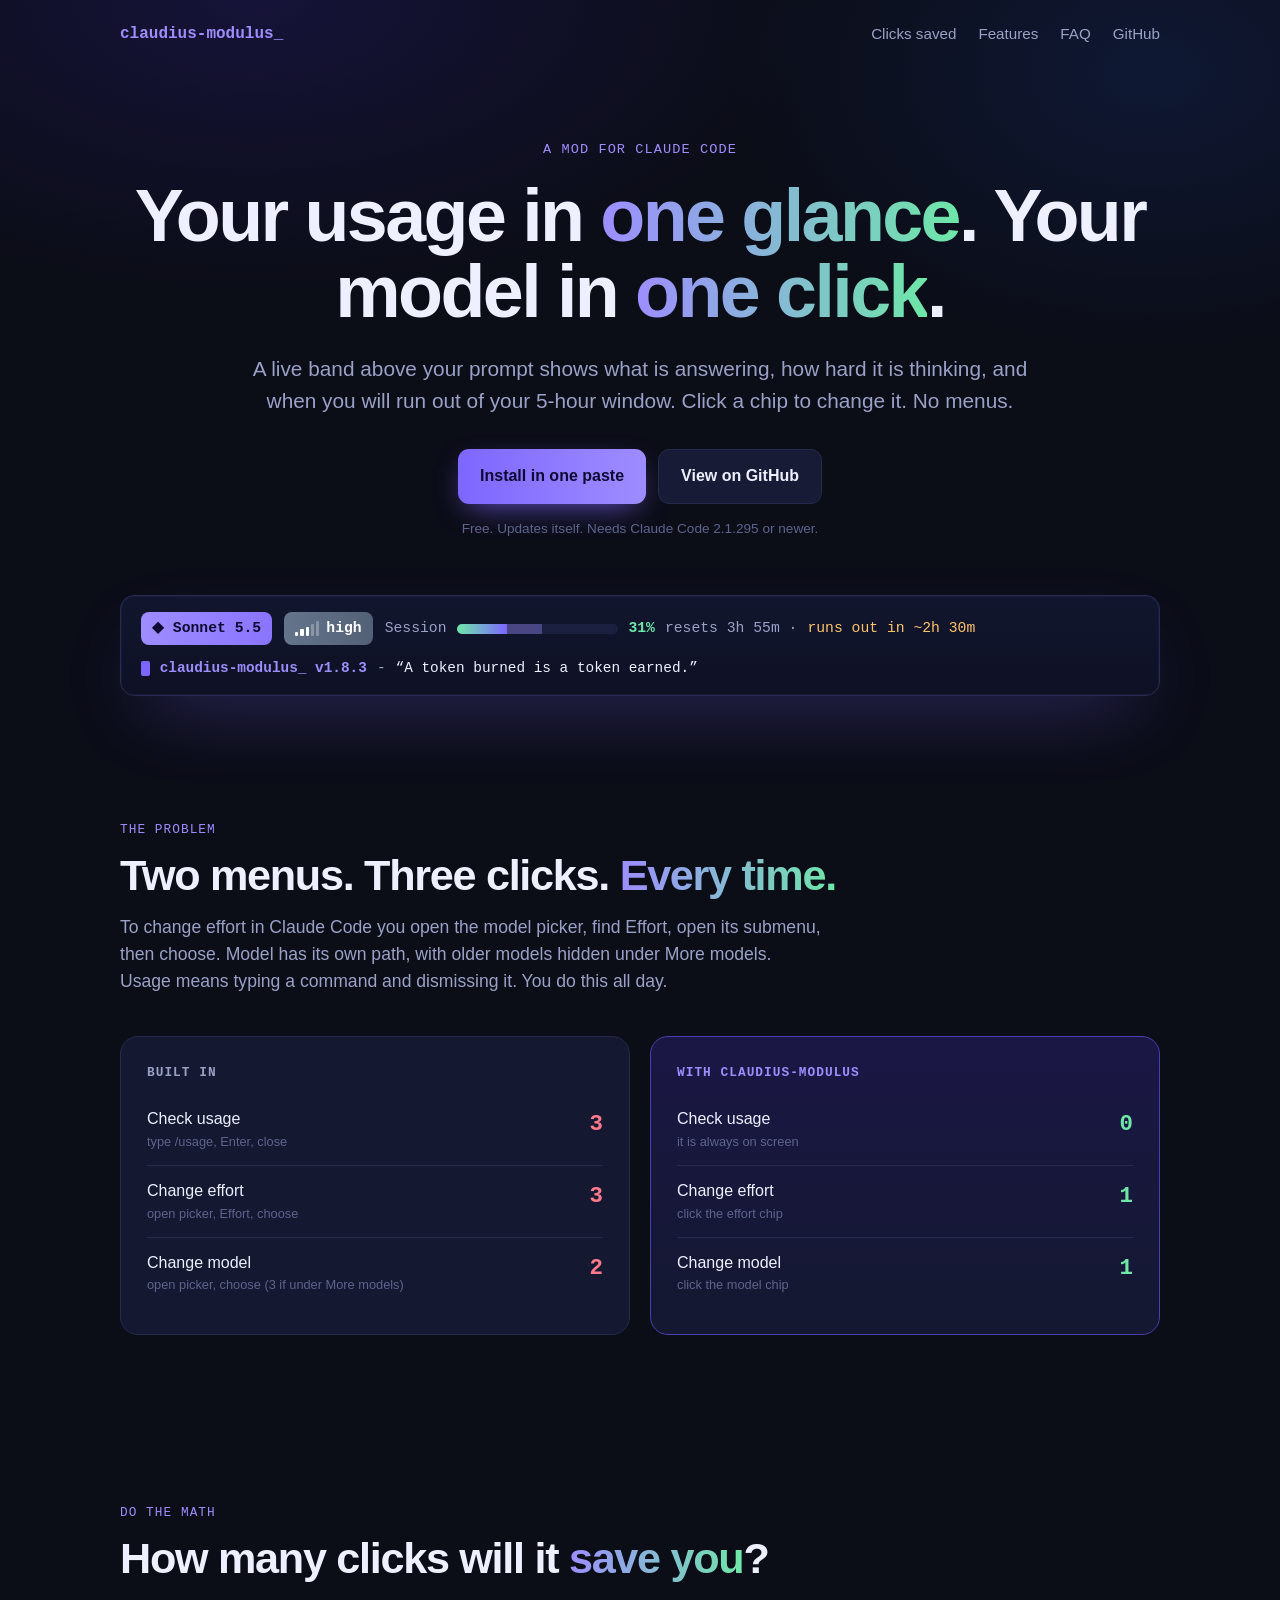
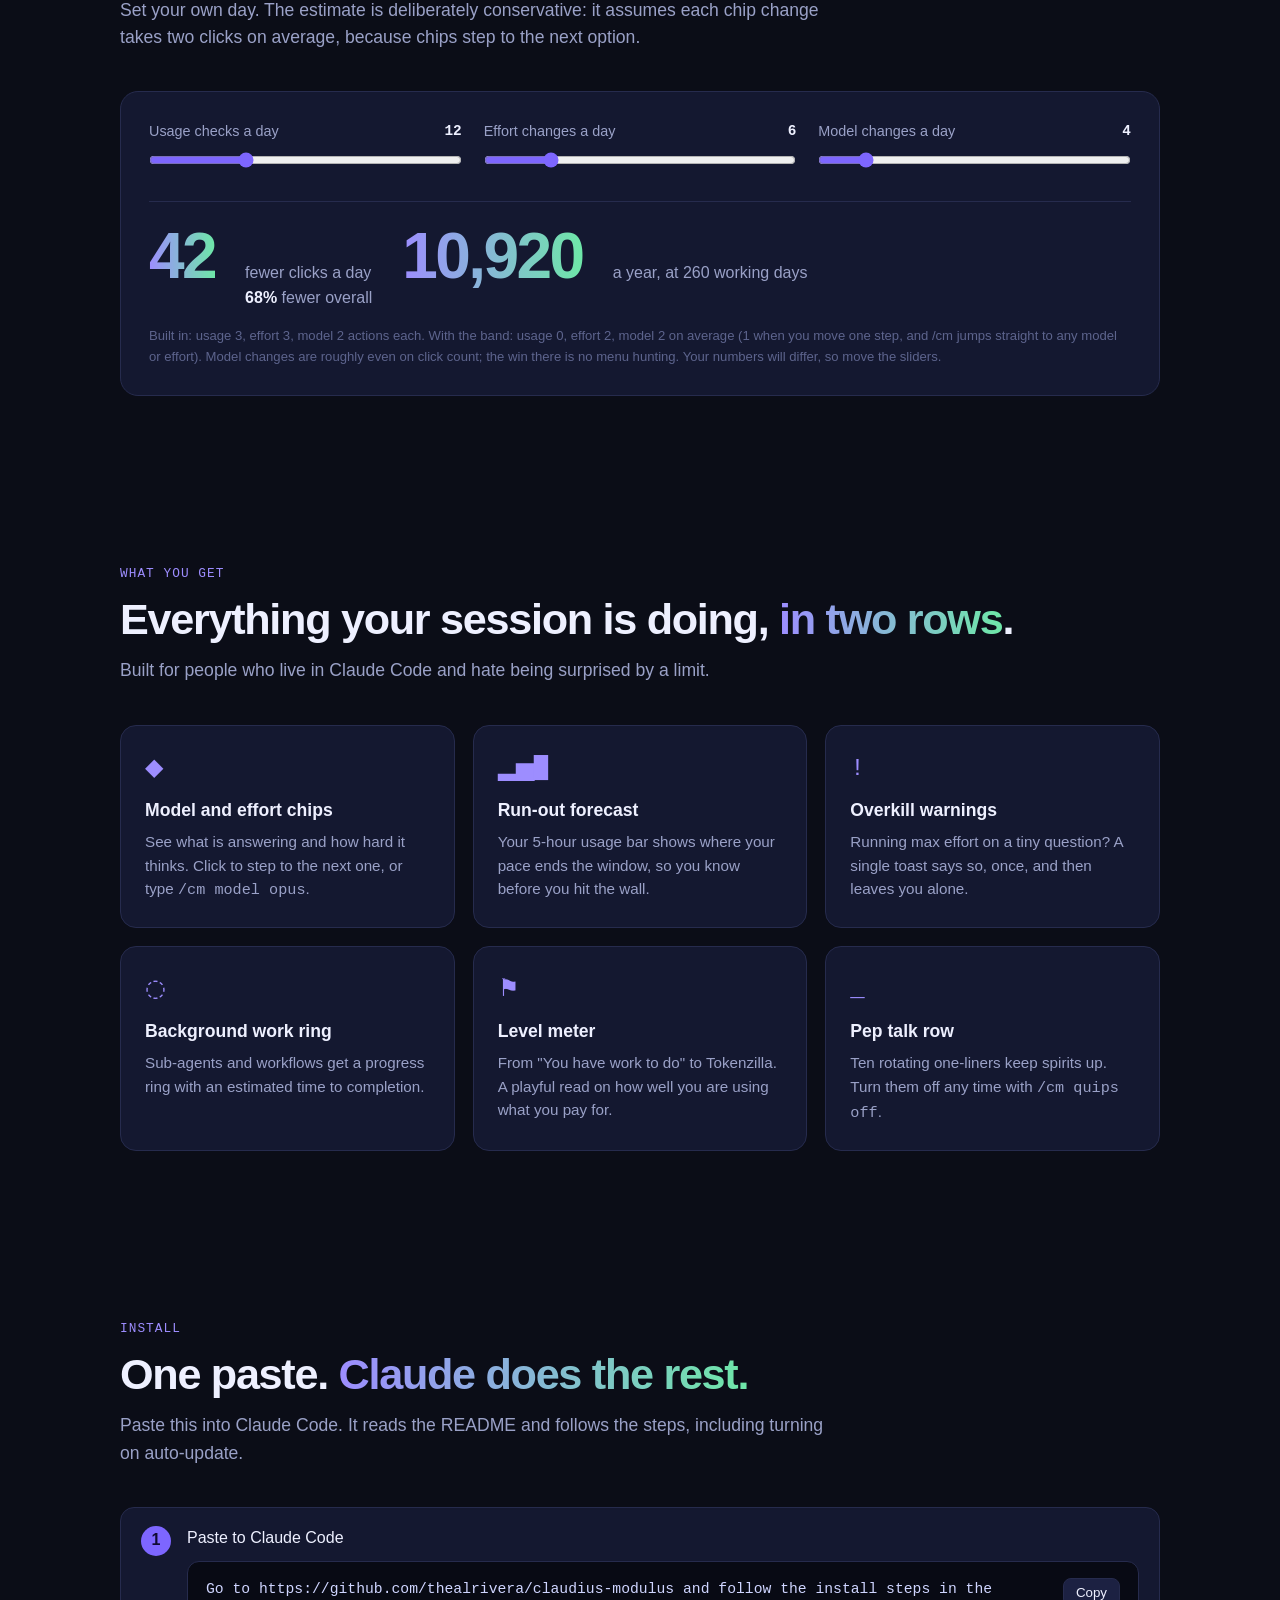
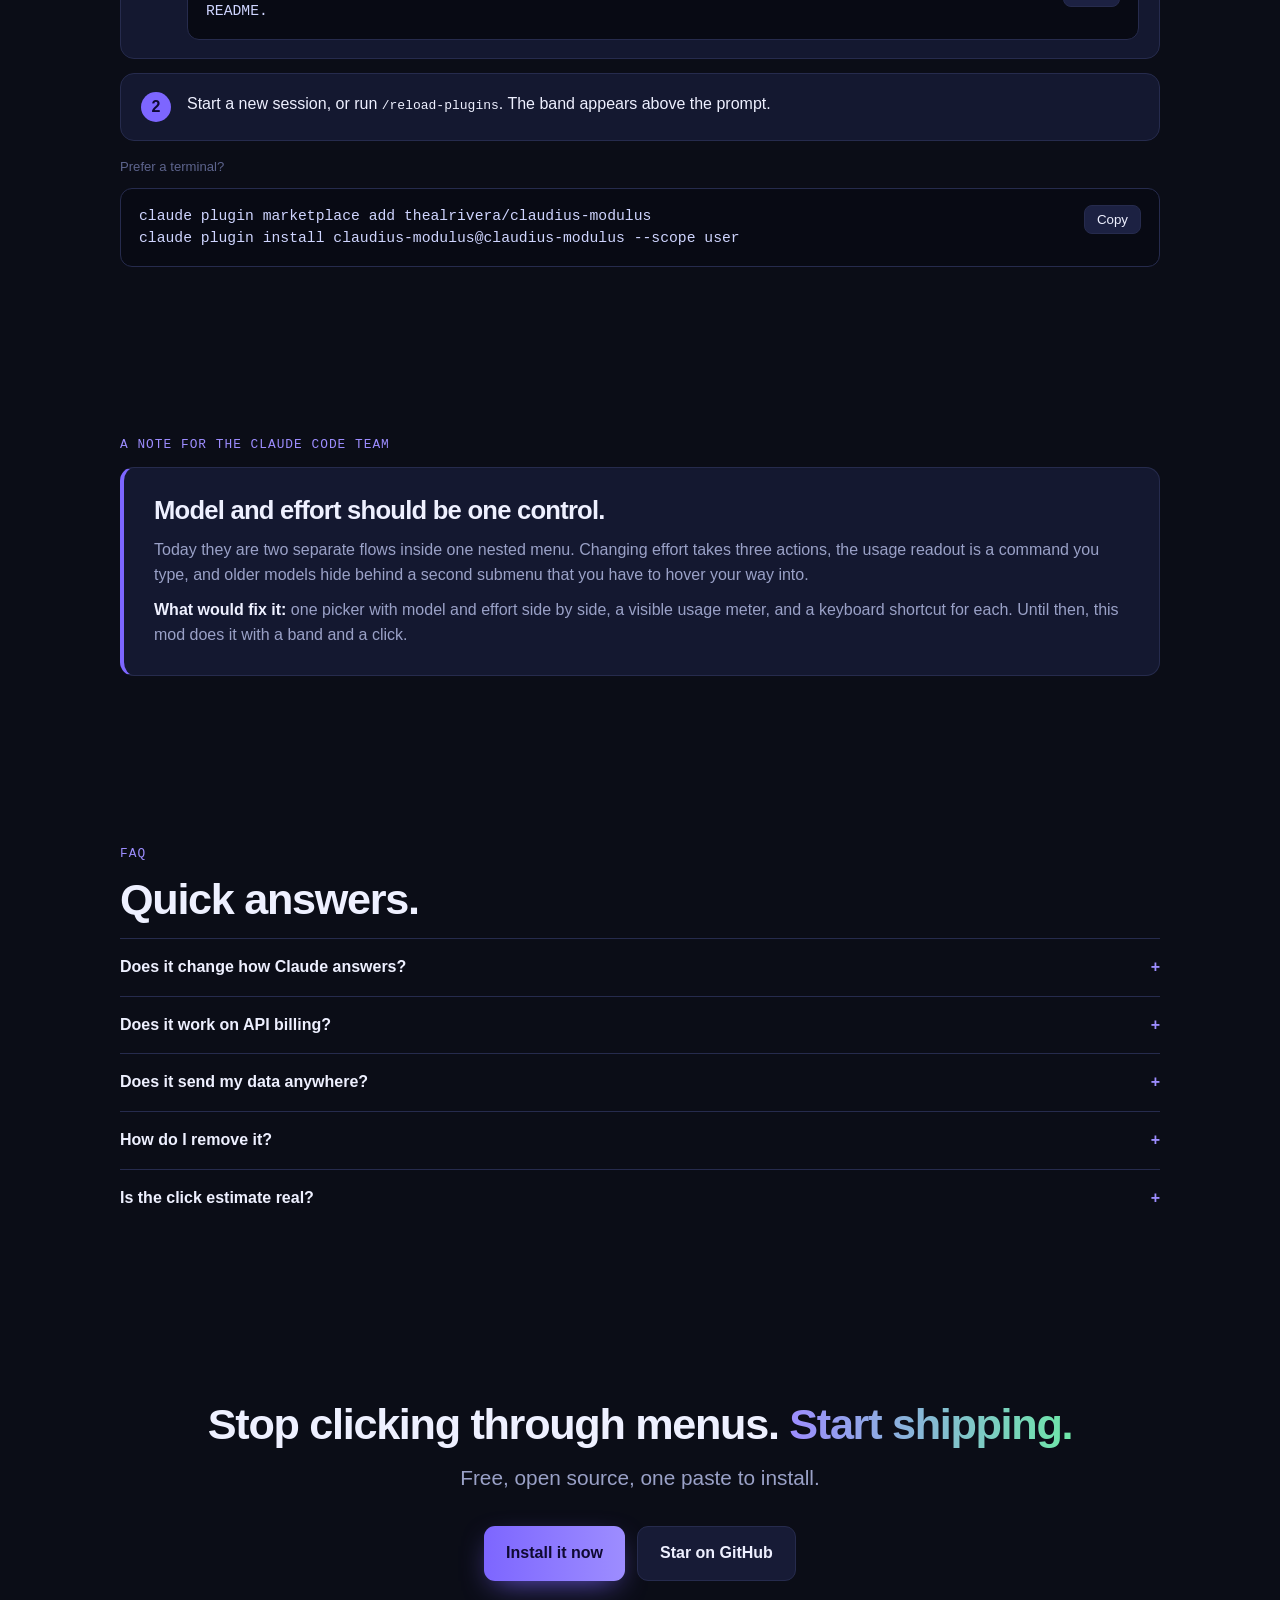
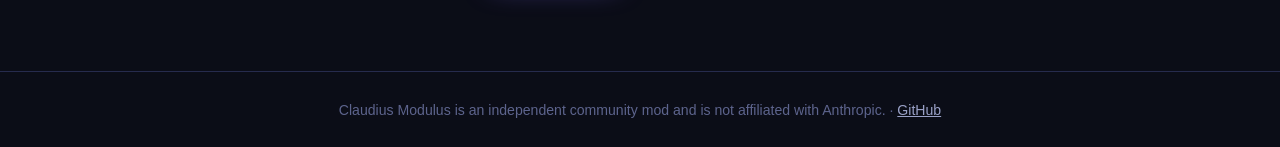
==== docs/index.html @ d83ff57e "Add landing page and promo images Co-Authored-By: Claude Sonnet 5.5 <noreply@anthropic.com>" ====
<!doctype html>
<html lang="en">
<head>
<meta charset="utf-8">
<meta name="viewport" content="width=device-width,initial-scale=1">
<title>Claudius Modulus</title>
<meta name="description" content="A live band above the Claude Code prompt: model and effort chips you click to change, 5-hour usage with a run-out forecast, and zero menu digging.">
<meta property="og:title" content="Claudius Modulus: your Claude Code usage in one glance">
<meta property="og:description" content="Click to change model or effort. See when you will run out before you do.">
<meta property="og:image" content="promo/social.png">
<link rel="stylesheet" href="assets/band.css">
<style>
html{scroll-behavior:smooth}
body{font-family:var(--sans);background:var(--bg);color:var(--ink);line-height:1.55;-webkit-font-smoothing:antialiased}
.glow{position:absolute;inset:0 0 auto 0;height:720px;background:radial-gradient(800px 420px at 20% 0%,#2a1f7a55,transparent 70%),radial-gradient(600px 400px at 90% 10%,#1b3a8a40,transparent 70%);pointer-events:none}
.wrap{max-width:1080px;margin:0 auto;padding:0 20px;position:relative}
nav{display:flex;justify-content:space-between;align-items:center;padding:22px 0}
nav .logo{font-family:var(--mono);font-weight:700;color:var(--violet2)}
nav a{color:var(--mute);text-decoration:none;margin-left:22px;font-size:.95rem}
nav a:hover{color:var(--ink)}
.hero{padding:70px 0 40px;text-align:center}
.eyebrow{font-family:var(--mono);color:var(--violet2);font-size:.85rem;letter-spacing:.08em}
h1{font-size:clamp(2.4rem,6.4vw,4.6rem);line-height:1.04;letter-spacing:-.035em;font-weight:800;margin:18px auto 22px;max-width:15em}
h1 em,h2 em{font-style:normal;background:linear-gradient(90deg,#9d8dff,#6ee7a8);-webkit-background-clip:text;background-clip:text;color:transparent}
.lead{color:var(--mute);font-size:clamp(1.05rem,2.2vw,1.3rem);max-width:38em;margin:0 auto 32px}
.cta{display:flex;gap:12px;justify-content:center;flex-wrap:wrap}
.note{color:var(--dim);font-size:.85rem;margin-top:14px}
.demo{margin:56px auto 0;font-size:clamp(.62rem,1.55vw,1rem)}
.demo .band{text-align:left}
section{padding:84px 0}
h2{font-size:clamp(1.8rem,4vw,2.7rem);letter-spacing:-.03em;line-height:1.1;margin-bottom:14px}
.kick{font-family:var(--mono);color:var(--violet2);font-size:.8rem;letter-spacing:.08em;margin-bottom:12px}
.sec-lead{color:var(--mute);max-width:40em;font-size:1.1rem;margin-bottom:40px}
.two{display:grid;grid-template-columns:1fr 1fr;gap:20px}
.card{background:var(--panel);border:1px solid var(--line);border-radius:18px;padding:26px}
.card.good{border-color:#4a3fb0;background:linear-gradient(180deg,#1a1745,#141830)}
.card h3{font-family:var(--mono);font-size:.8rem;letter-spacing:.08em;color:var(--mute);margin-bottom:12px;font-weight:600}
.card.good h3{color:var(--violet2)}
.row{display:flex;justify-content:space-between;gap:14px;padding:13px 0;border-top:1px solid var(--line)}
.row:first-of-type{border-top:0}
.row b{font-family:var(--mono);font-size:1.4rem}
.bad .row b{color:var(--red)}.good .row b{color:var(--lime)}
.row small{display:block;color:var(--dim);font-size:.8rem}
.calc{margin-top:28px;background:var(--panel);border:1px solid var(--line);border-radius:18px;padding:28px}
.calc .ctl{display:grid;grid-template-columns:repeat(3,1fr);gap:22px}
.calc label{display:block;font-size:.9rem;color:var(--mute)}
.calc label output{color:var(--ink);font-family:var(--mono);font-weight:700;float:right}
.calc input[type=range]{width:100%;accent-color:#7d66ff;margin-top:10px}
.result{margin-top:26px;padding-top:22px;border-top:1px solid var(--line);display:flex;flex-wrap:wrap;gap:30px;align-items:baseline}
.result .n{font-size:clamp(2.6rem,7vw,4rem);font-weight:800;letter-spacing:-.04em;line-height:1}
.result .n em{font-style:normal;background:linear-gradient(90deg,#9d8dff,#6ee7a8);-webkit-background-clip:text;background-clip:text;color:transparent}
.result span{color:var(--mute)}
.fine{color:var(--dim);font-size:.82rem;margin-top:16px}
.feats{display:grid;grid-template-columns:repeat(3,1fr);gap:18px}
.feat{background:var(--panel);border:1px solid var(--line);border-radius:16px;padding:24px;transition:border-color .2s,transform .2s}
.feat:hover{border-color:#4a3fb0;transform:translateY(-3px)}
.feat .ic{font-size:1.5rem;margin-bottom:10px;color:var(--violet2);font-family:var(--mono)}
.feat h3{font-size:1.1rem;margin-bottom:6px}
.feat p{color:var(--mute);font-size:.95rem}
.steps{counter-reset:s;display:grid;gap:14px}
.step{display:flex;gap:16px;align-items:flex-start;background:var(--panel);border:1px solid var(--line);border-radius:14px;padding:18px 20px}
.step:before{counter-increment:s;content:counter(s);flex:none;width:30px;height:30px;border-radius:50%;background:var(--violet);color:#0f0a33;font-weight:800;display:grid;place-items:center}
.cmd{font-family:var(--mono);background:#080a14;border:1px solid var(--line);border-radius:12px;padding:16px 18px;color:#cfd5ff;font-size:.92rem;display:flex;justify-content:space-between;gap:12px;align-items:flex-start;margin-top:10px}
.cmd button{flex:none;background:#1c2142;color:var(--ink);border:1px solid var(--line);border-radius:8px;padding:6px 12px;font-family:var(--sans);cursor:pointer}
.cmd button:hover{border-color:var(--violet)}
.letter{border:1px solid var(--line);border-left:4px solid var(--violet);border-radius:14px;background:var(--panel);padding:28px 30px}
.letter p{color:var(--mute);margin-top:10px}.letter p b{color:var(--ink)}
.faq details{border-top:1px solid var(--line);padding:16px 0}
.faq summary{cursor:pointer;font-weight:600;list-style:none}
.faq summary:after{content:"+";float:right;color:var(--violet2)}
.faq details[open] summary:after{content:"−"}
.faq p{color:var(--mute);margin-top:8px}
.final{text-align:center;padding:90px 0}
footer{border-top:1px solid var(--line);padding:28px 0;color:var(--dim);font-size:.88rem;text-align:center}
footer a{color:var(--mute)}
@media(max-width:820px){.two,.feats,.calc .ctl{grid-template-columns:1fr}.hero{padding-top:40px}nav a{display:none}nav a.keep{display:inline}}
</style>
</head>
<body>
<div class="glow"></div>
<div class="wrap">
<nav><span class="logo">claudius-modulus_</span><div><a href="#clicks">Clicks saved</a><a href="#features">Features</a><a href="#faq">FAQ</a><a class="keep" href="https://github.com/thealrivera/claudius-modulus">GitHub</a></div></nav>

<header class="hero">
  <div class="eyebrow">A MOD FOR CLAUDE CODE</div>
  <h1>Your usage in <em>one glance</em>. Your model in <em>one click</em>.</h1>
  <p class="lead">A live band above your prompt shows what is answering, how hard it is thinking, and when you will run out of your 5-hour window. Click a chip to change it. No menus.</p>
  <div class="cta"><a class="btn p" href="#install">Install in one paste</a><a class="btn s" href="https://github.com/thealrivera/claudius-modulus">View on GitHub</a></div>
  <p class="note">Free. Updates itself. Needs Claude Code 2.1.295 or newer.</p>
  <div class="demo">
    <div class="band"><div class="r1"><span class="chip m">◆ Sonnet 5.5</span><span class="chip e"><span class="lv"><i class="on"></i><i class="on"></i><i class="on"></i><i></i><i></i></span> high</span><span class="bar">Session <span class="t"><i></i><u></u></span> <b>31%</b> resets 3h 55m · <span class="warn">runs out in ~2h 30m</span></span></div><div class="r2"><span class="cur"></span><span class="n">claudius-modulus_ v1.8.3</span> - <q>A token burned is a token earned.</q></div></div>
  </div>
</header>

<section id="problem">
  <div class="kick">THE PROBLEM</div>
  <h2>Two menus. Three clicks. <em>Every time.</em></h2>
  <p class="sec-lead">To change effort in Claude Code you open the model picker, find Effort, open its submenu, then choose. Model has its own path, with older models hidden under More models. Usage means typing a command and dismissing it. You do this all day.</p>
  <div class="two">
    <div class="card bad"><h3>BUILT IN</h3>
      <div class="row"><div>Check usage<small>type /usage, Enter, close</small></div><b>3</b></div>
      <div class="row"><div>Change effort<small>open picker, Effort, choose</small></div><b>3</b></div>
      <div class="row"><div>Change model<small>open picker, choose (3 if under More models)</small></div><b>2</b></div></div>
    <div class="card good"><h3>WITH CLAUDIUS-MODULUS</h3>
      <div class="row"><div>Check usage<small>it is always on screen</small></div><b>0</b></div>
      <div class="row"><div>Change effort<small>click the effort chip</small></div><b>1</b></div>
      <div class="row"><div>Change model<small>click the model chip</small></div><b>1</b></div></div>
  </div>
</section>

<section id="clicks">
  <div class="kick">DO THE MATH</div>
  <h2>How many clicks will it <em>save you</em>?</h2>
  <p class="sec-lead">Set your own day. The estimate is deliberately conservative: it assumes each chip change takes two clicks on average, because chips step to the next option.</p>
  <div class="calc">
    <div class="ctl">
      <label>Usage checks a day <output id="o1">12</output><input id="i1" type="range" min="0" max="40" value="12"></label>
      <label>Effort changes a day <output id="o2">6</output><input id="i2" type="range" min="0" max="30" value="6"></label>
      <label>Model changes a day <output id="o3">4</output><input id="i3" type="range" min="0" max="30" value="4"></label>
    </div>
    <div class="result">
      <div class="n"><em id="day">42</em></div><span>fewer clicks a day<br><b id="pct" style="color:var(--ink)">68%</b> fewer overall</span>
      <div class="n"><em id="yr">10,920</em></div><span>a year, at 260 working days</span>
    </div>
    <p class="fine">Built in: usage 3, effort 3, model 2 actions each. With the band: usage 0, effort 2, model 2 on average (1 when you move one step, and /cm jumps straight to any model or effort). Model changes are roughly even on click count; the win there is no menu hunting. Your numbers will differ, so move the sliders.</p>
  </div>
</section>

<section id="features">
  <div class="kick">WHAT YOU GET</div>
  <h2>Everything your session is doing, <em>in two rows</em>.</h2>
  <p class="sec-lead">Built for people who live in Claude Code and hate being surprised by a limit.</p>
  <div class="feats">
    <div class="feat"><div class="ic">◆</div><h3>Model and effort chips</h3><p>See what is answering and how hard it thinks. Click to step to the next one, or type <code>/cm model opus</code>.</p></div>
    <div class="feat"><div class="ic">▂▅█</div><h3>Run-out forecast</h3><p>Your 5-hour usage bar shows where your pace ends the window, so you know before you hit the wall.</p></div>
    <div class="feat"><div class="ic">!</div><h3>Overkill warnings</h3><p>Running max effort on a tiny question? A single toast says so, once, and then leaves you alone.</p></div>
    <div class="feat"><div class="ic">◌</div><h3>Background work ring</h3><p>Sub-agents and workflows get a progress ring with an estimated time to completion.</p></div>
    <div class="feat"><div class="ic">⚑</div><h3>Level meter</h3><p>From "You have work to do" to Tokenzilla. A playful read on how well you are using what you pay for.</p></div>
    <div class="feat"><div class="ic">_</div><h3>Pep talk row</h3><p>Ten rotating one-liners keep spirits up. Turn them off any time with <code>/cm quips off</code>.</p></div>
  </div>
</section>

<section id="install">
  <div class="kick">INSTALL</div>
  <h2>One paste. <em>Claude does the rest.</em></h2>
  <p class="sec-lead">Paste this into Claude Code. It reads the README and follows the steps, including turning on auto-update.</p>
  <div class="steps">
    <div class="step"><div style="flex:1">Paste to Claude Code
      <div class="cmd"><span id="pasteText">Go to https://github.com/thealrivera/claudius-modulus and follow the install steps in the README.</span><button data-copy="pasteText">Copy</button></div></div></div>
    <div class="step"><div>Start a new session, or run <code>/reload-plugins</code>. The band appears above the prompt.</div></div>
  </div>
  <p class="fine">Prefer a terminal?</p>
  <div class="cmd"><span id="manual">claude plugin marketplace add thealrivera/claudius-modulus<br>claude plugin install claudius-modulus@claudius-modulus --scope user</span><button data-copy="manual">Copy</button></div>
</section>

<section id="team">
  <div class="kick">A NOTE FOR THE CLAUDE CODE TEAM</div>
  <div class="letter">
    <h2 style="font-size:1.6rem">Model and effort should be one control.</h2>
    <p>Today they are two separate flows inside one nested menu. Changing effort takes three actions, the usage readout is a command you type, and older models hide behind a second submenu that you have to hover your way into.</p>
    <p><b>What would fix it:</b> one picker with model and effort side by side, a visible usage meter, and a keyboard shortcut for each. Until then, this mod does it with a band and a click.</p>
  </div>
</section>

<section id="faq" class="faq">
  <div class="kick">FAQ</div>
  <h2>Quick answers.</h2>
  <details><summary>Does it change how Claude answers?</summary><p>Only when you ask it to. A chip click sets the model or effort for your next requests, and your own choice in the built-in picker wins again as soon as you make one. The built-in picker keeps showing the session's own setting.</p></details>
  <details><summary>Does it work on API billing?</summary><p>Yes. With no plan limits to track, the band shows session cost instead of the usage bar.</p></details>
  <details><summary>Does it send my data anywhere?</summary><p>No. It runs inside Claude Code and reads local session state. The dev server count uses a local <code>lsof</code> check.</p></details>
  <details><summary>How do I remove it?</summary><p><code>claude plugin uninstall claudius-modulus@claudius-modulus</code></p></details>
  <details><summary>Is the click estimate real?</summary><p>It is an estimate from counting the actions in the built-in menus, with the assumptions shown above. It is not measured telemetry.</p></details>
</section>

<div class="final">
  <h2>Stop clicking through menus. <em>Start shipping.</em></h2>
  <p class="lead">Free, open source, one paste to install.</p>
  <div class="cta"><a class="btn p" href="#install">Install it now</a><a class="btn s" href="https://github.com/thealrivera/claudius-modulus">Star on GitHub</a></div>
</div>
</div>
<footer>Claudius Modulus is an independent community mod and is not affiliated with Anthropic. · <a href="https://github.com/thealrivera/claudius-modulus">GitHub</a></footer>
<script>
(function(){
  var $=function(i){return document.getElementById(i)};
  function calc(){
    var u=+$('i1').value,e=+$('i2').value,m=+$('i3').value;
    $('o1').textContent=u;$('o2').textContent=e;$('o3').textContent=m;
    var native=u*3+e*3+m*2,mod=e*2+m*2,s=native-mod;
    $('day').textContent=s.toLocaleString();
    $('pct').textContent=(native?Math.round(s/native*100):0)+'%';
    $('yr').textContent=(s*260).toLocaleString();
  }
  ['i1','i2','i3'].forEach(function(i){$(i).addEventListener('input',calc)});calc();
  document.querySelectorAll('[data-copy]').forEach(function(b){
    b.addEventListener('click',function(){
      var t=$(b.dataset.copy).innerText;
      try{navigator.clipboard.writeText(t)}catch(e){}
      b.textContent='Copied';setTimeout(function(){b.textContent='Copy'},1500);
    });
  });
})();
</script>
</body>
</html>
---- docs/assets/band.css ----
:root{
  --bg:#0b0d17; --bg2:#11142a; --panel:#141830; --line:#262b4d; --ink:#eef0ff; --mute:#9aa1c7; --dim:#5d648d;
  --violet:#7d66ff; --violet2:#9d8dff; --lime:#6ee7a8; --amber:#ffc46b; --red:#ff7a8a;
  --sans:-apple-system,BlinkMacSystemFont,"Inter","Segoe UI",Roboto,sans-serif;
  --mono:ui-monospace,"SF Mono","JetBrains Mono",Menlo,Consolas,monospace;
}
*{box-sizing:border-box;margin:0;padding:0}
.band{font-family:var(--mono);background:linear-gradient(180deg,#12162e,#0e1124);border:1px solid var(--line);border-radius:14px;padding:16px 20px;color:var(--ink);box-shadow:0 30px 80px -30px rgba(125,102,255,.45),0 0 0 1px rgba(125,102,255,.08) inset}
.band .r1{display:flex;align-items:center;gap:12px;flex-wrap:wrap}
.chip{display:inline-flex;align-items:center;gap:7px;padding:5px 11px;border-radius:8px;font-weight:600;font-size:.92em;white-space:nowrap}
.chip.m{background:linear-gradient(90deg,#9d8dff,#8a74ff);color:#0f0a33}
.chip.e{background:linear-gradient(90deg,#64748b,#536176);color:#fff}
.bar{display:inline-flex;align-items:center;gap:10px;font-size:.92em;color:var(--mute);white-space:nowrap}
.bar .t{display:inline-block;width:11em;height:.7em;border-radius:99px;background:#1b2040;overflow:hidden;position:relative}
.bar .t i{position:absolute;left:0;top:0;bottom:0;width:31%;background:linear-gradient(90deg,#6ee7a8,#7d66ff)}
.bar .t u{position:absolute;left:31%;top:0;bottom:0;width:22%;background:rgba(157,141,255,.35)}
.bar b{color:var(--lime);font-weight:700}
.warn{color:var(--amber)}
.sp{flex:1}
.dev{color:var(--dim);font-size:.9em}
.less{color:var(--mute);background:#1c2142;border-radius:7px;padding:4px 10px;font-size:.88em}
.band .r2{margin-top:12px;display:flex;gap:10px;align-items:center;font-size:.9em;color:var(--mute)}
.cur{display:inline-block;width:.6em;height:1.05em;background:var(--violet);border-radius:2px;animation:blink 1.1s steps(2,start) infinite}
.band .r2 .n{color:var(--violet2);font-weight:600}
.band .r2 q{color:var(--ink);quotes:"“" "”"}
@keyframes blink{50%{opacity:.15}}
.btn{display:inline-flex;align-items:center;gap:8px;border-radius:11px;padding:14px 22px;font-weight:700;font-family:var(--sans);text-decoration:none;font-size:1rem;transition:transform .15s,box-shadow .15s}
.btn.p{background:linear-gradient(90deg,#7d66ff,#9d8dff);color:#0f0a33;box-shadow:0 10px 30px -10px rgba(125,102,255,.8)}
.btn.p:hover{transform:translateY(-2px)}
.btn.s{background:#171b36;color:var(--ink);border:1px solid var(--line)}
.btn.s:hover{border-color:var(--violet)}
.lv{display:inline-flex;align-items:flex-end;gap:2px;height:1em}
.lv i{display:block;width:.22em;background:rgba(255,255,255,.28);border-radius:1px}
.lv i:nth-child(1){height:.3em}.lv i:nth-child(2){height:.45em}.lv i:nth-child(3){height:.62em}.lv i:nth-child(4){height:.8em}.lv i:nth-child(5){height:1em}
.lv i.on{background:#fff}
html,body{overflow-x:hidden}
@media(max-width:820px){.band{overflow:hidden}.bar{white-space:normal;flex-wrap:wrap}.band .r2{flex-wrap:wrap}.cmd{flex-direction:column}.cmd span{word-break:break-word}.wrap{padding:0 16px}}
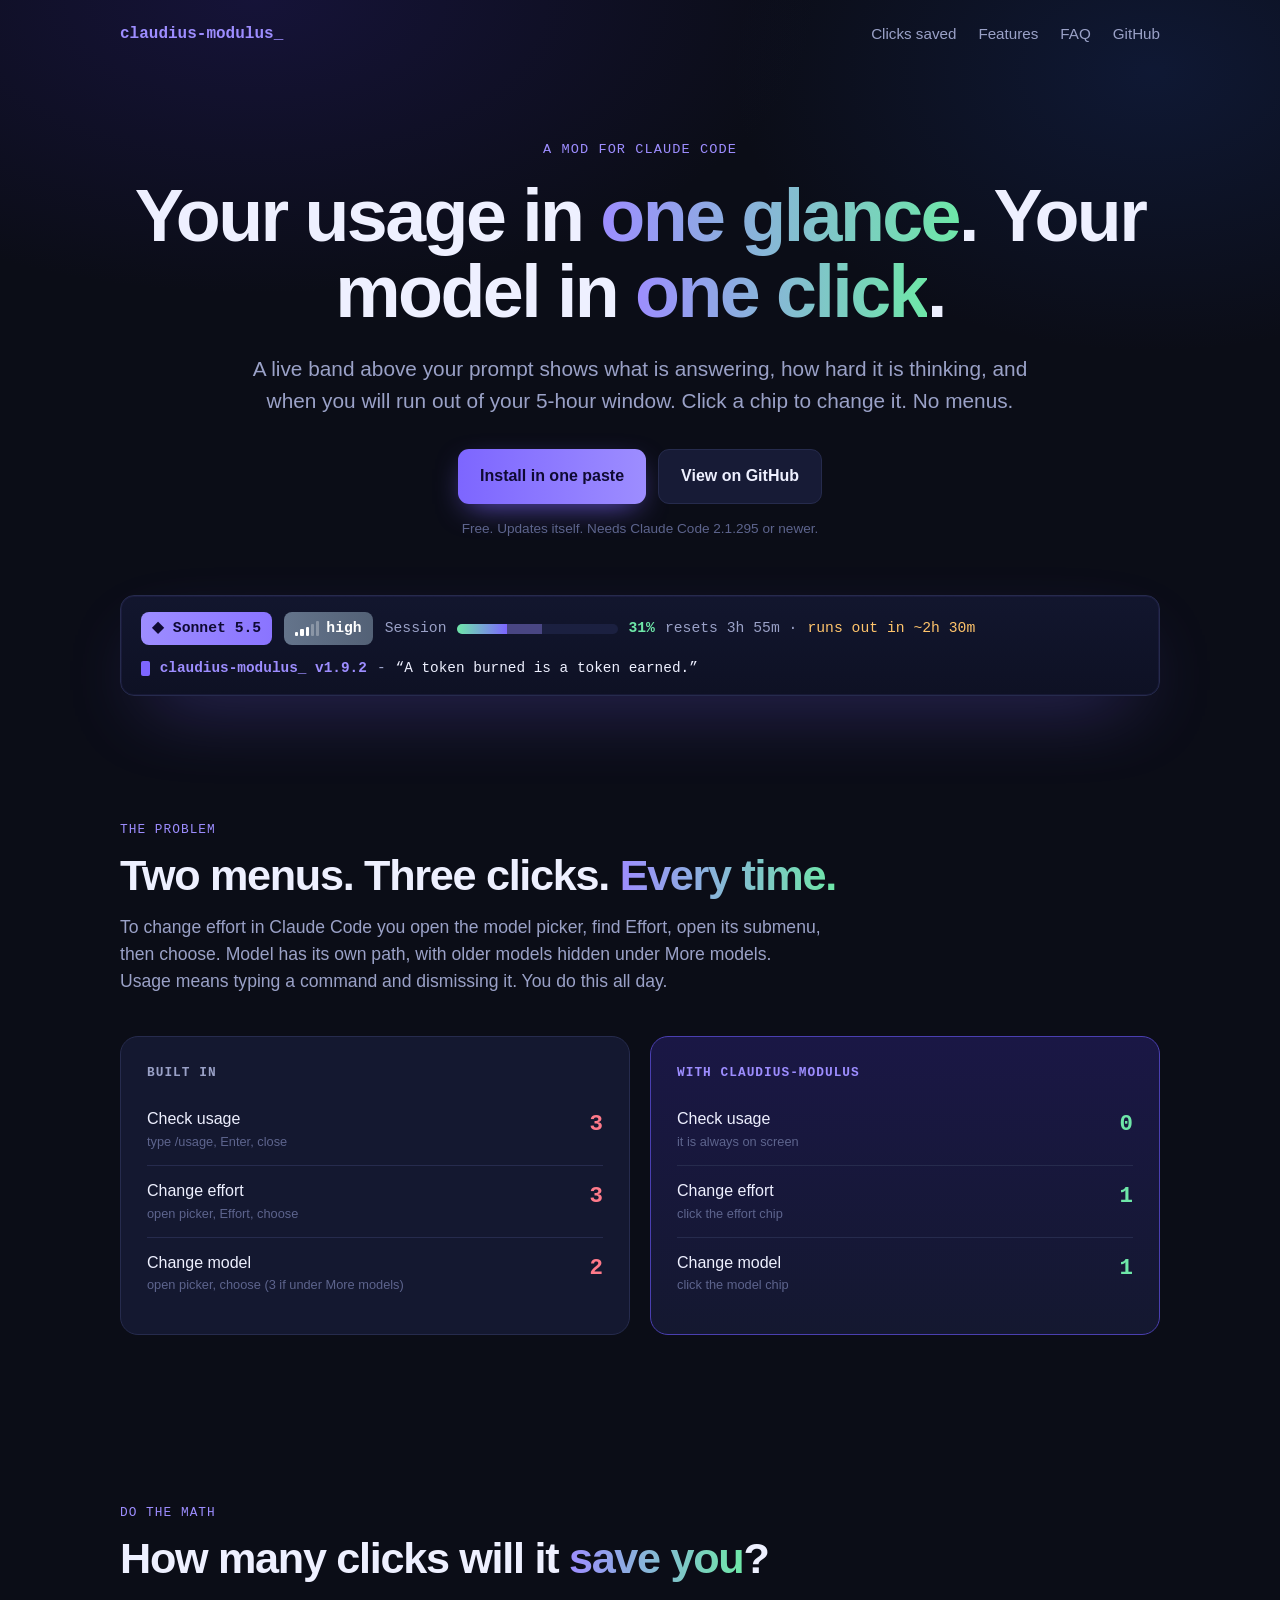
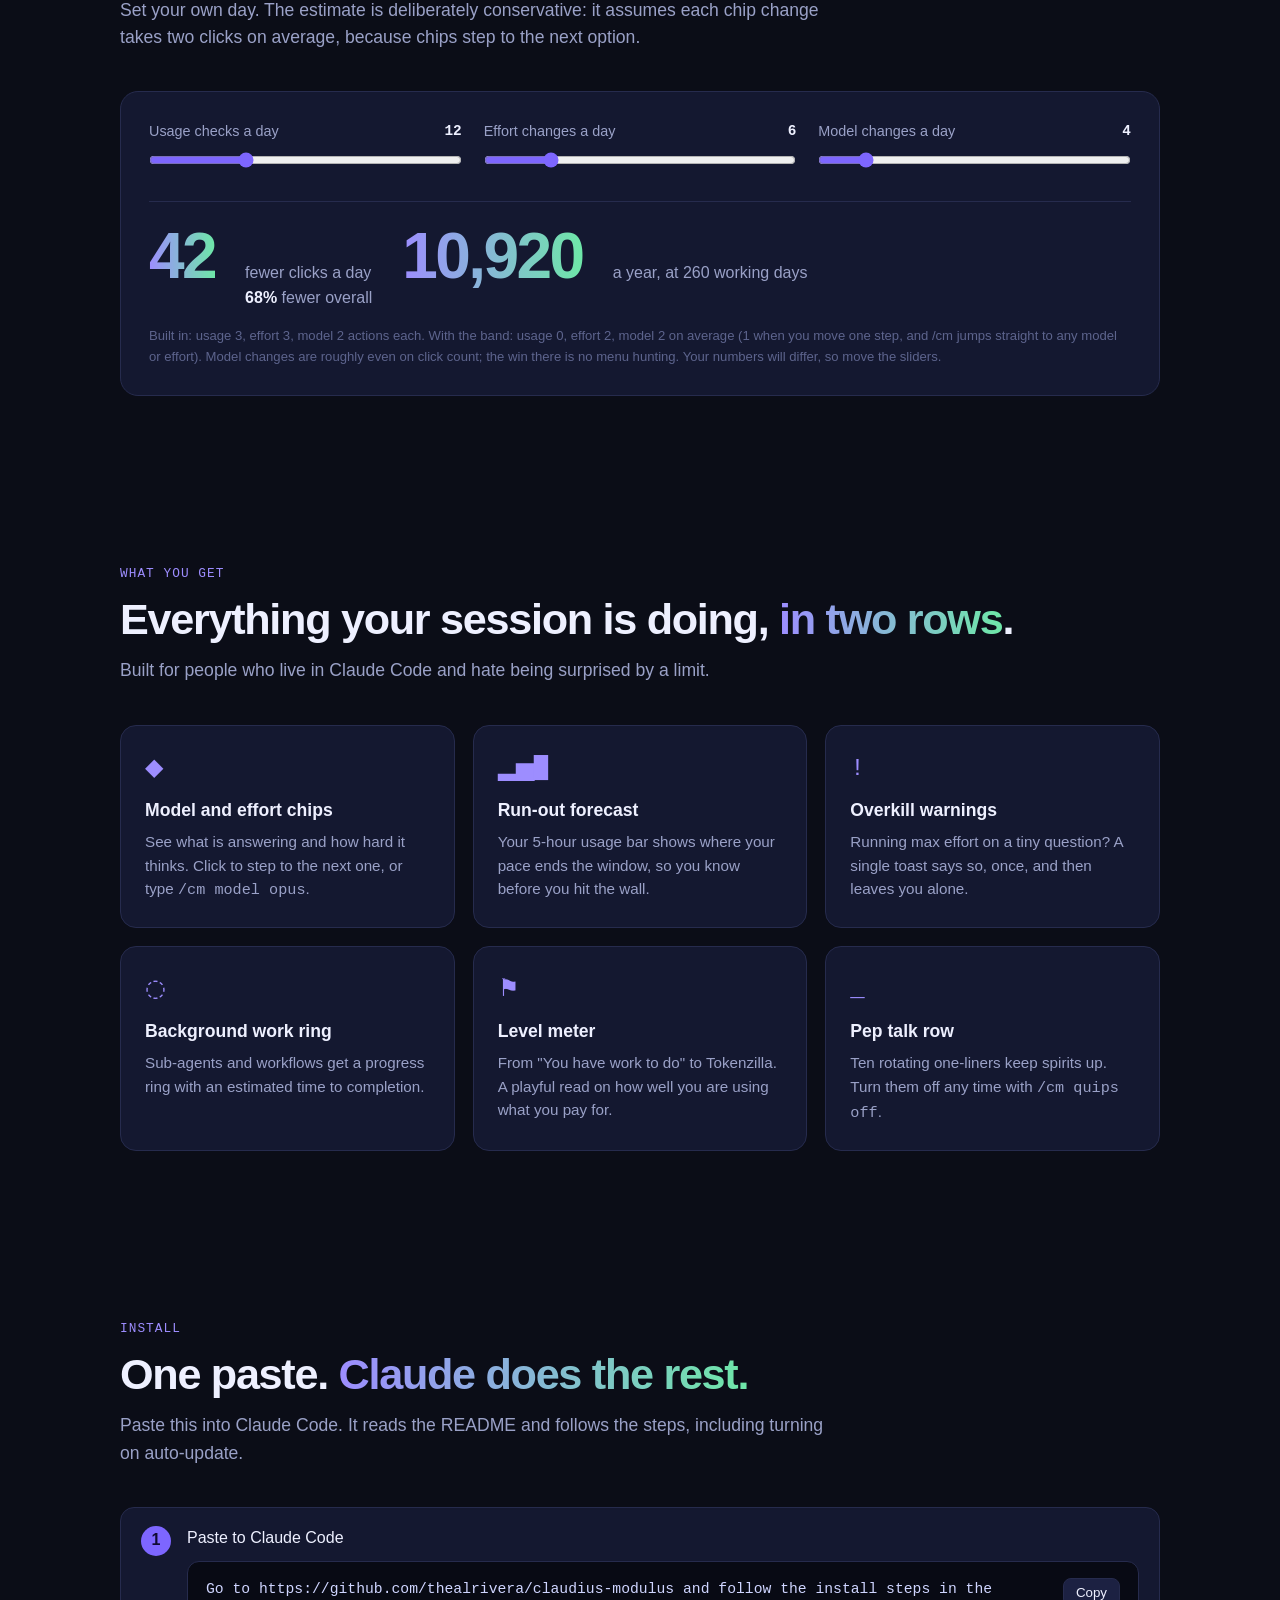
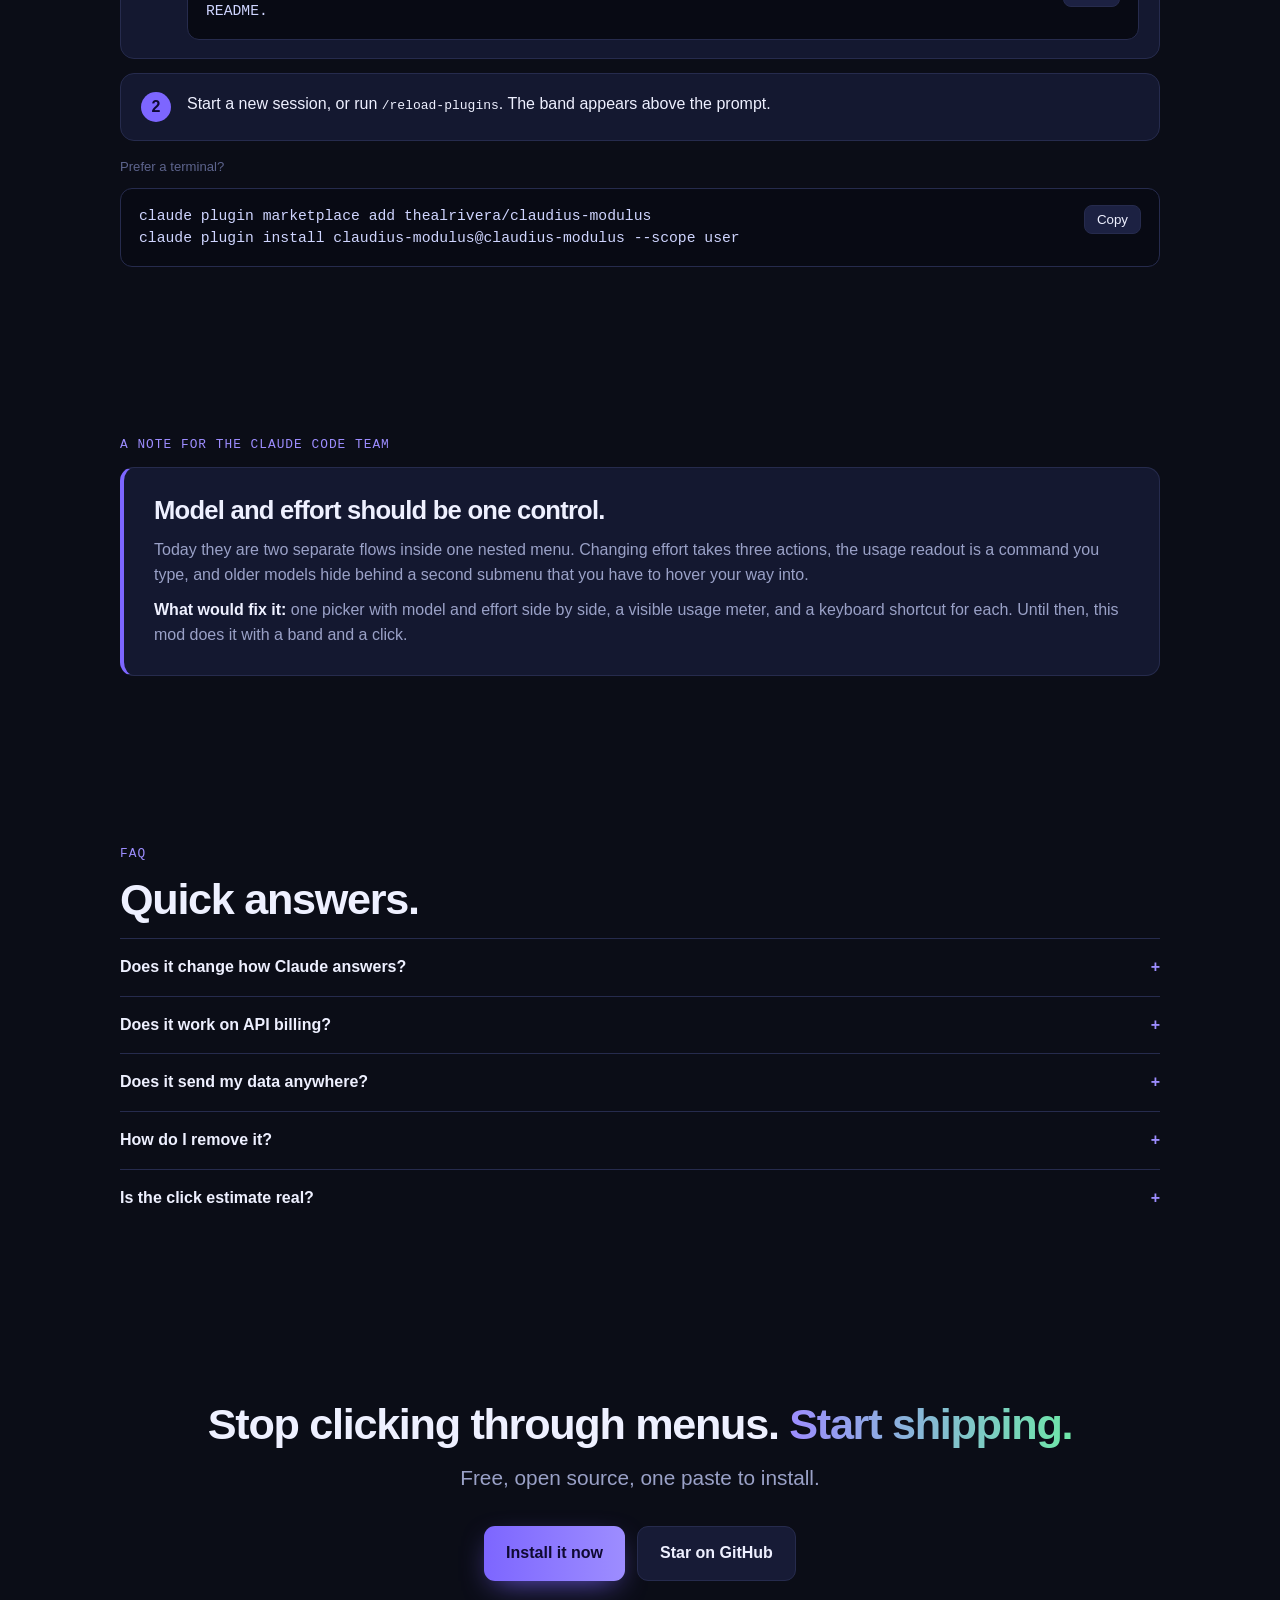
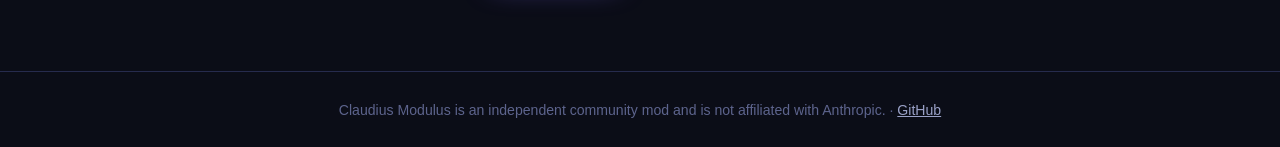
==== commit f9002801: "v1.9.2: band SVG style, cycle and logic updates, docs and promo refresh Co-Authored-By: Claude Sonne" ====
--- a/docs/index.html
+++ b/docs/index.html
@@ -88,7 +88,7 @@
   <div class="cta"><a class="btn p" href="#install">Install in one paste</a><a class="btn s" href="https://github.com/thealrivera/claudius-modulus">View on GitHub</a></div>
   <p class="note">Free. Updates itself. Needs Claude Code 2.1.295 or newer.</p>
   <div class="demo">
-    <div class="band"><div class="r1"><span class="chip m">◆ Sonnet 5.5</span><span class="chip e"><span class="lv"><i class="on"></i><i class="on"></i><i class="on"></i><i></i><i></i></span> high</span><span class="bar">Session <span class="t"><i></i><u></u></span> <b>31%</b> resets 3h 55m · <span class="warn">runs out in ~2h 30m</span></span></div><div class="r2"><span class="cur"></span><span class="n">claudius-modulus_ v1.8.3</span> - <q>A token burned is a token earned.</q></div></div>
+    <div class="band"><div class="r1"><span class="chip m">◆ Sonnet 5.5</span><span class="chip e"><span class="lv"><i class="on"></i><i class="on"></i><i class="on"></i><i></i><i></i></span> high</span><span class="bar">Session <span class="t"><i></i><u></u></span> <b>31%</b> resets 3h 55m · <span class="warn">runs out in ~2h 30m</span></span></div><div class="r2"><span class="cur"></span><span class="n">claudius-modulus_ v1.9.2</span> - <q>A token burned is a token earned.</q></div></div>
   </div>
 </header>
 
